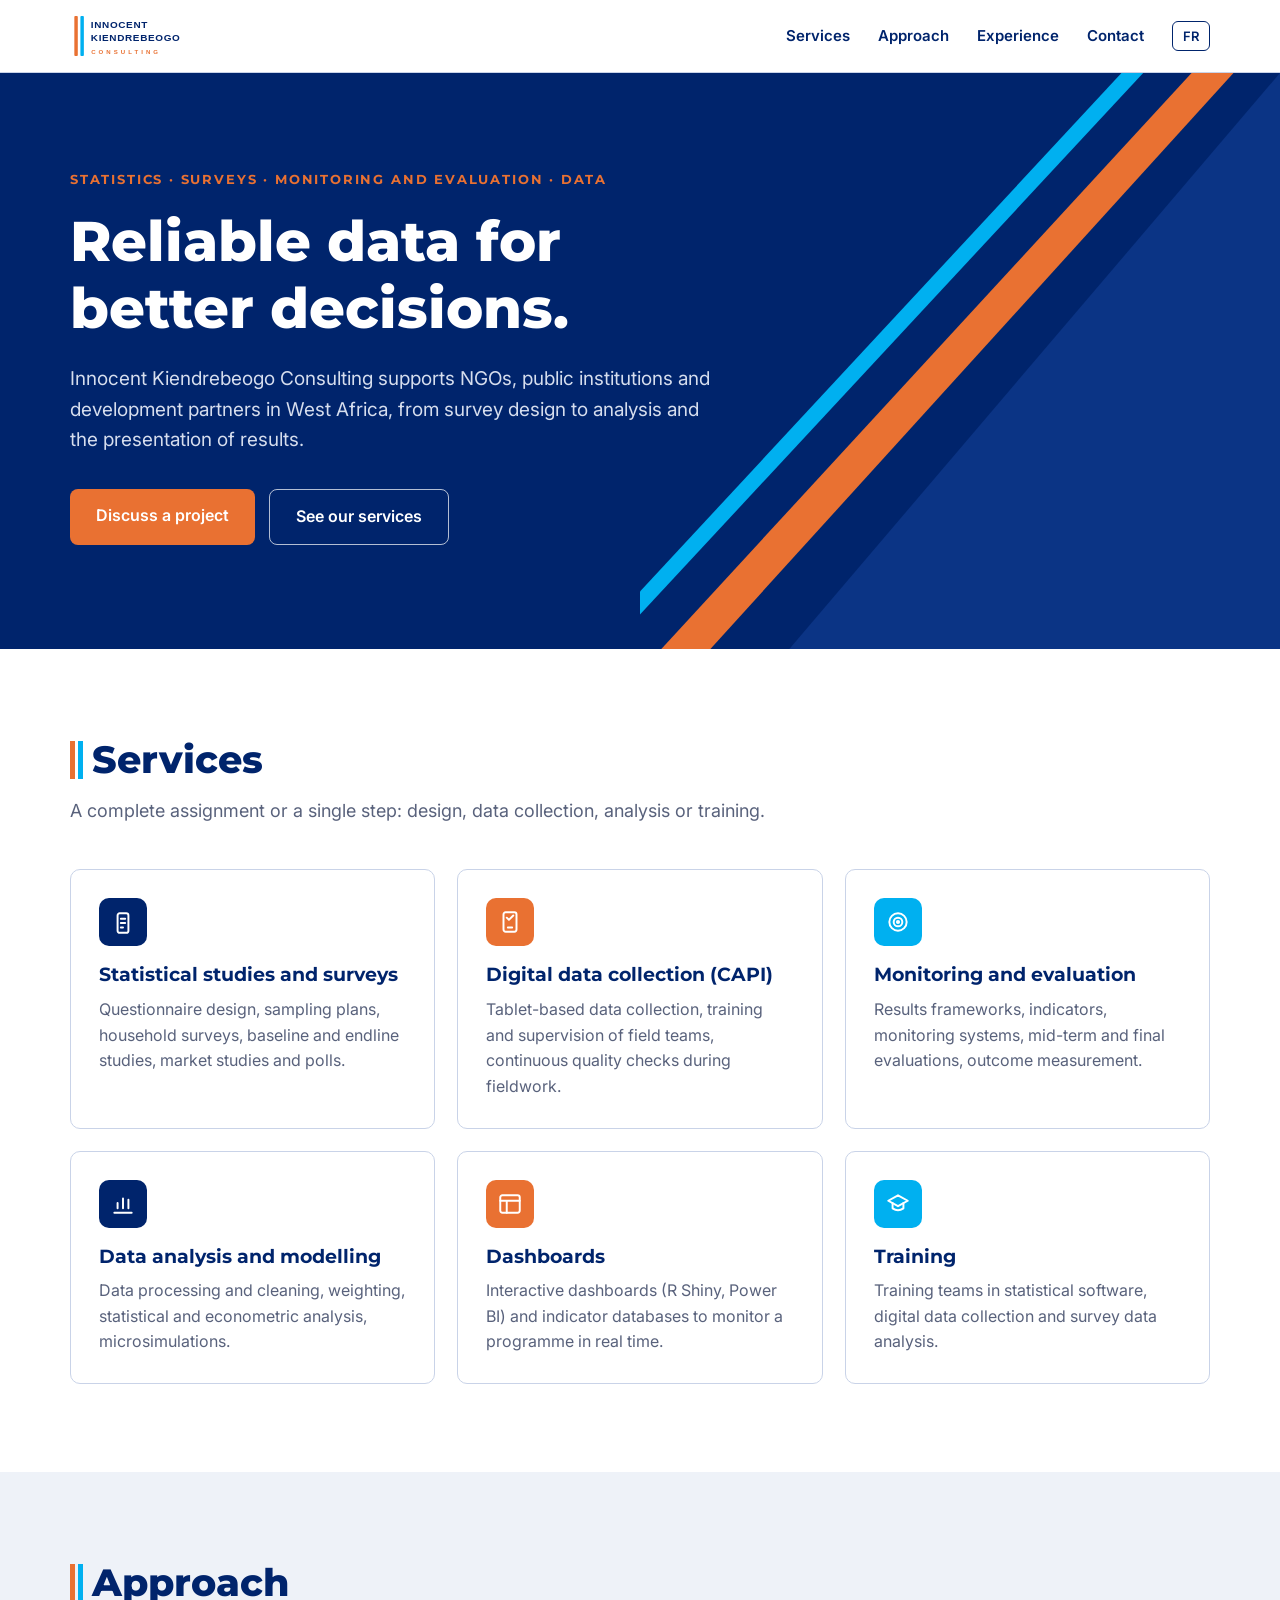
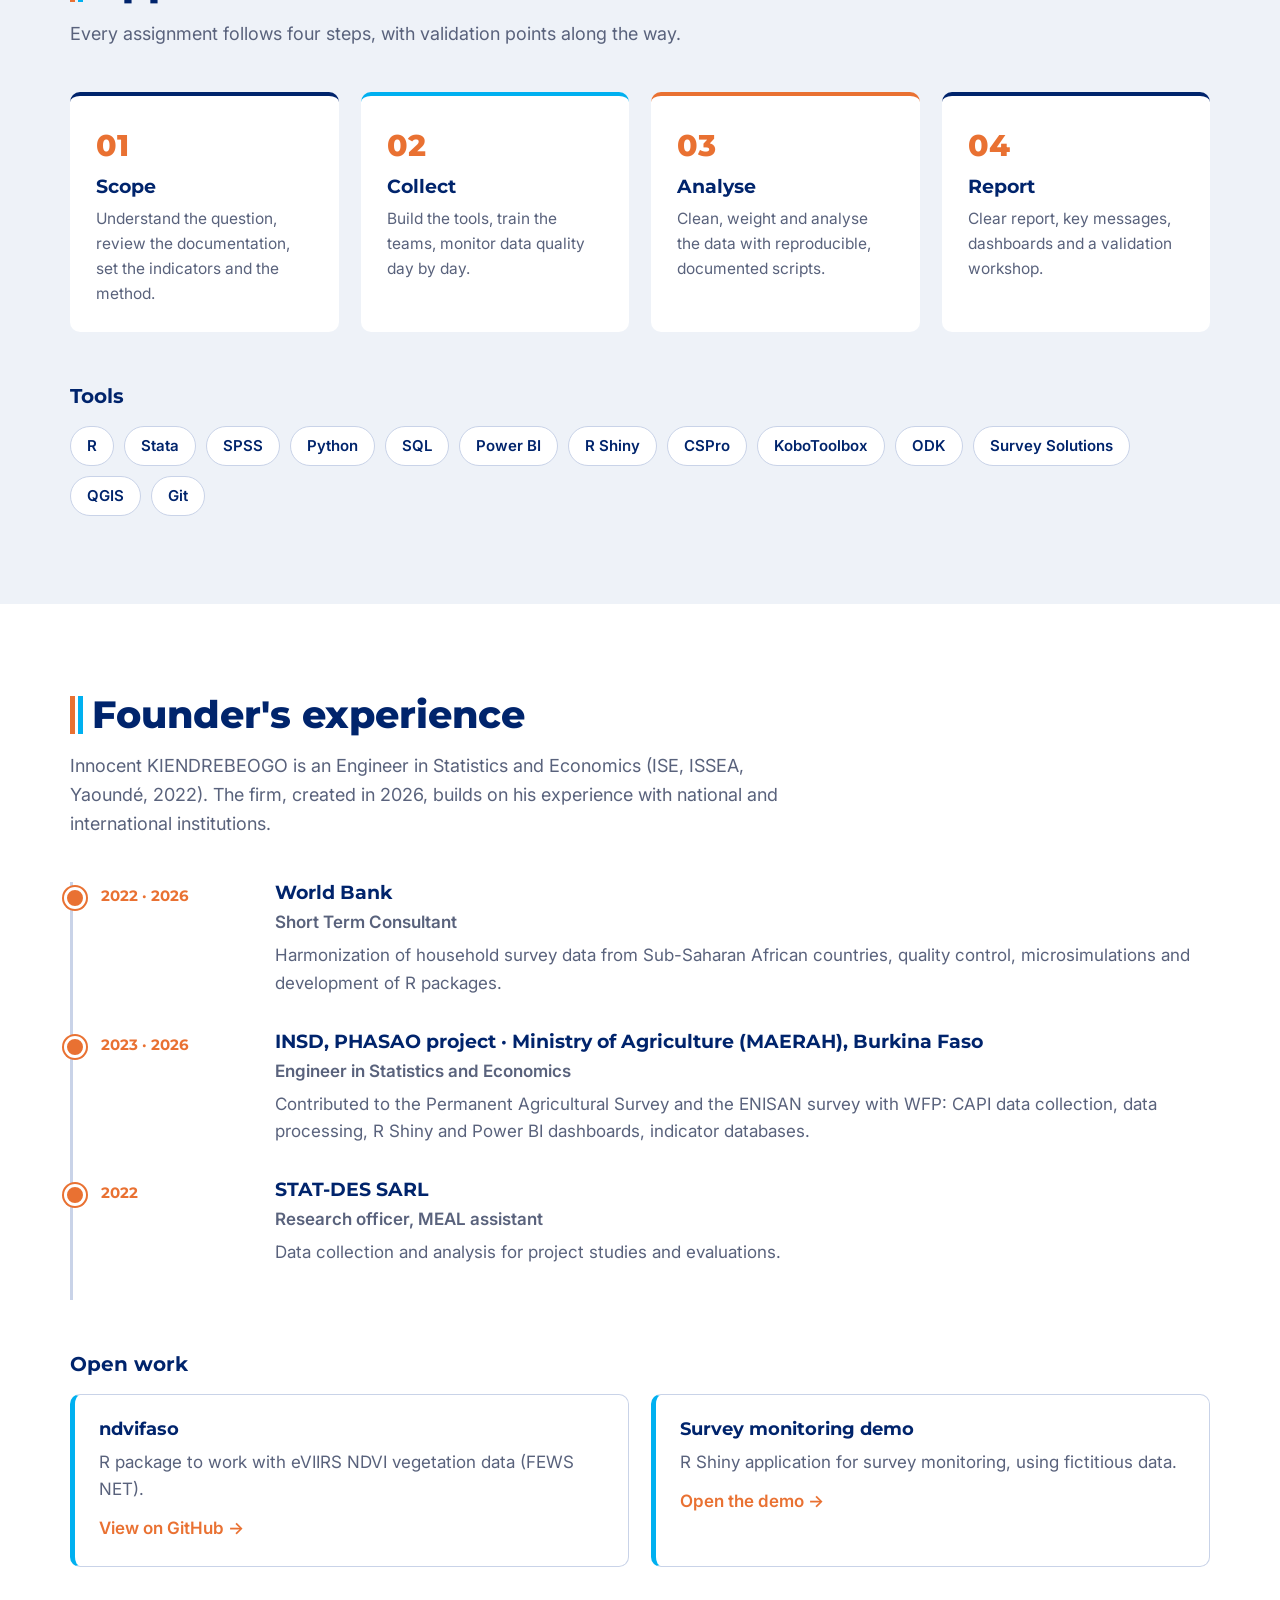
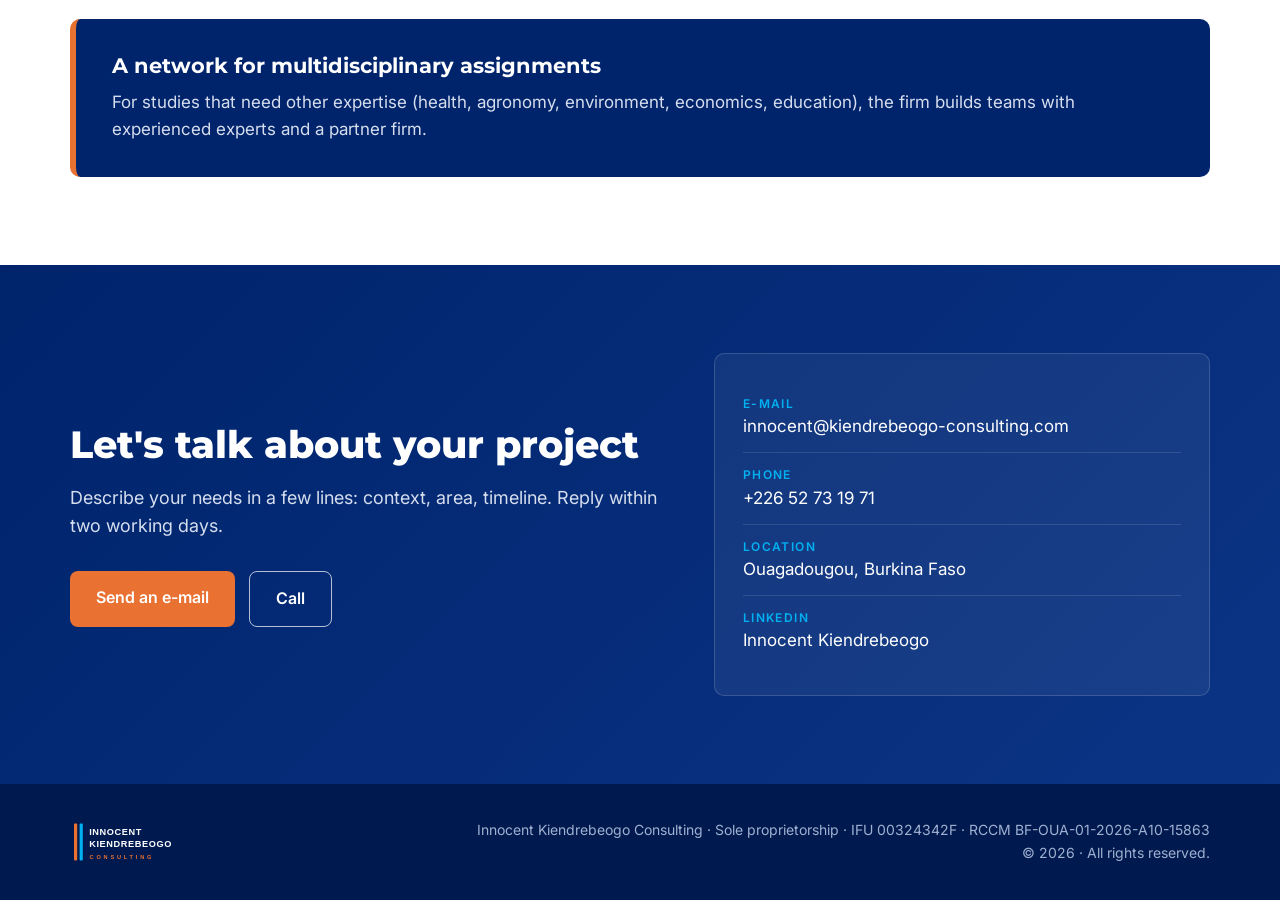
==== en/index.html @ 16795171 "Site d'Innocent Kiendrebeogo Consulting (FR / EN) Co-Authored-By: Claude Opus 5.5 <noreply@anthropic" ====
<!doctype html>
<html lang="en">
<head>
<meta charset="utf-8">
<meta name="viewport" content="width=device-width, initial-scale=1">
<title>Innocent Kiendrebeogo Consulting · Statistics, surveys, monitoring and evaluation</title>
<meta name="description" content="Statistical consulting firm based in Ouagadougou: surveys, digital data collection, monitoring and evaluation, data analysis and dashboards for NGOs, public institutions and development partners.">
<link rel="canonical" href="https://kiendrebeogo-consulting.com/en/">
<link rel="alternate" hreflang="fr" href="https://kiendrebeogo-consulting.com/">
<link rel="alternate" hreflang="en" href="https://kiendrebeogo-consulting.com/en/">
<meta property="og:type" content="website">
<meta property="og:title" content="Innocent Kiendrebeogo Consulting">
<meta property="og:description" content="Statistical consulting firm based in Ouagadougou: surveys, digital data collection, monitoring and evaluation, data analysis and dashboards for NGOs, public institutions and development partners.">
<meta property="og:url" content="https://kiendrebeogo-consulting.com/en/">
<meta property="og:image" content="https://kiendrebeogo-consulting.com/assets/apercu.png">
<meta name="theme-color" content="#00246C">
<link rel="icon" href="../assets/favicon.ico" sizes="any">
<link rel="icon" href="../assets/icone_IKC.svg" type="image/svg+xml">
<link rel="apple-touch-icon" href="../assets/icone_IKC_192.png">
<link rel="preconnect" href="https://fonts.googleapis.com">
<link rel="preconnect" href="https://fonts.gstatic.com" crossorigin>
<link href="https://fonts.googleapis.com/css2?family=Montserrat:wght@600;700;800&family=Inter:wght@400;500;600&display=swap" rel="stylesheet">
<link rel="stylesheet" href="../assets/style.css">
</head>
<body>
<header class="entete">
  <div class="conteneur entete-in">
    <a class="marque" href="#haut" aria-label="Innocent Kiendrebeogo Consulting"><img src="../assets/logo_IKC_couleur.svg" alt="Innocent Kiendrebeogo Consulting" width="175" height="70"></a>
    <button class="burger" aria-expanded="false" aria-controls="menu"><span></span><span></span><span></span><span class="sr">Menu</span></button>
    <nav id="menu" class="menu"><a href="#services">Services</a><a href="#approche">Approach</a><a href="#experience">Experience</a><a href="#contact">Contact</a><a class="langue" href="../" hreflang="fr" lang="fr" title="Français">FR</a></nav>
  </div>
</header>
<main id="haut">
<section class="hero">
  <svg class="rayures" viewBox="0 0 600 700" preserveAspectRatio="xMaxYMax slice" aria-hidden="true">
    <path d="M600 160V700H140Z" fill="#0B3485"/><path d="M600 70V112L66 700H20Z" fill="#E97132"/><path d="M600 0V22L-30 700H-50Z" fill="#00B0F0"/>
  </svg>
  <div class="conteneur hero-in">
    <p class="kicker">Statistics · Surveys · Monitoring and evaluation · Data</p>
    <h1>Reliable data for better decisions.</h1>
    <p class="intro">Innocent Kiendrebeogo Consulting supports NGOs, public institutions and development partners in West Africa, from survey design to analysis and the presentation of results.</p>
    <div class="boutons"><a class="btn btn-orange" href="mailto:innocent@kiendrebeogo-consulting.com?subject=Information request">Discuss a project</a><a class="btn btn-ligne" href="#services">See our services</a></div>
  </div>
</section>
<section id="services" class="section">
  <div class="conteneur">
    <div class="titre-section"><h2>Services</h2><p>A complete assignment or a single step: design, data collection, analysis or training.</p></div>
    <div class="grille"><article class="carte"><div class="ico"><svg viewBox="0 0 24 24" aria-hidden="true" fill="none" stroke="currentColor" stroke-width="1.8" stroke-linecap="round" stroke-linejoin="round"><path d="M9 4h6a2 2 0 0 1 2 2v14a2 2 0 0 1-2 2H9a2 2 0 0 1-2-2V6a2 2 0 0 1 2-2z"/><path d="M10 9h4M10 13h4M10 17h2"/></svg></div><h3>Statistical studies and surveys</h3><p>Questionnaire design, sampling plans, household surveys, baseline and endline studies, market studies and polls.</p></article><article class="carte"><div class="ico"><svg viewBox="0 0 24 24" aria-hidden="true" fill="none" stroke="currentColor" stroke-width="1.8" stroke-linecap="round" stroke-linejoin="round"><rect x="6" y="3" width="12" height="18" rx="2"/><path d="M10 17h4M9 8l2 2 4-4"/></svg></div><h3>Digital data collection (CAPI)</h3><p>Tablet-based data collection, training and supervision of field teams, continuous quality checks during fieldwork.</p></article><article class="carte"><div class="ico"><svg viewBox="0 0 24 24" aria-hidden="true" fill="none" stroke="currentColor" stroke-width="1.8" stroke-linecap="round" stroke-linejoin="round"><circle cx="12" cy="12" r="8"/><circle cx="12" cy="12" r="4"/><circle cx="12" cy="12" r="1"/></svg></div><h3>Monitoring and evaluation</h3><p>Results frameworks, indicators, monitoring systems, mid-term and final evaluations, outcome measurement.</p></article><article class="carte"><div class="ico"><svg viewBox="0 0 24 24" aria-hidden="true" fill="none" stroke="currentColor" stroke-width="1.8" stroke-linecap="round" stroke-linejoin="round"><path d="M4 20h16M7 16v-5M12 16V7M17 16v-8"/></svg></div><h3>Data analysis and modelling</h3><p>Data processing and cleaning, weighting, statistical and econometric analysis, microsimulations.</p></article><article class="carte"><div class="ico"><svg viewBox="0 0 24 24" aria-hidden="true" fill="none" stroke="currentColor" stroke-width="1.8" stroke-linecap="round" stroke-linejoin="round"><rect x="3" y="4" width="18" height="16" rx="2"/><path d="M3 9h18M9 9v11"/></svg></div><h3>Dashboards</h3><p>Interactive dashboards (R Shiny, Power BI) and indicator databases to monitor a programme in real time.</p></article><article class="carte"><div class="ico"><svg viewBox="0 0 24 24" aria-hidden="true" fill="none" stroke="currentColor" stroke-width="1.8" stroke-linecap="round" stroke-linejoin="round"><path d="M3 9l9-5 9 5-9 5-9-5z"/><path d="M7 11v5c3 2 7 2 10 0v-5"/></svg></div><h3>Training</h3><p>Training teams in statistical software, digital data collection and survey data analysis.</p></article></div>
  </div>
</section>
<section id="approche" class="section section-pale">
  <div class="conteneur">
    <div class="titre-section"><h2>Approach</h2><p>Every assignment follows four steps, with validation points along the way.</p></div>
    <ol class="etapes"><li><span class="num">01</span><h3>Scope</h3><p>Understand the question, review the documentation, set the indicators and the method.</p></li><li><span class="num">02</span><h3>Collect</h3><p>Build the tools, train the teams, monitor data quality day by day.</p></li><li><span class="num">03</span><h3>Analyse</h3><p>Clean, weight and analyse the data with reproducible, documented scripts.</p></li><li><span class="num">04</span><h3>Report</h3><p>Clear report, key messages, dashboards and a validation workshop.</p></li></ol>
    <h3 class="sous-titre">Tools</h3>
    <ul class="outils"><li>R</li><li>Stata</li><li>SPSS</li><li>Python</li><li>SQL</li><li>Power BI</li><li>R Shiny</li><li>CSPro</li><li>KoboToolbox</li><li>ODK</li><li>Survey Solutions</li><li>QGIS</li><li>Git</li></ul>
  </div>
</section>
<section id="experience" class="section">
  <div class="conteneur">
    <div class="titre-section"><h2>Founder&#x27;s experience</h2><p>Innocent KIENDREBEOGO is an Engineer in Statistics and Economics (ISE, ISSEA, Yaoundé, 2022). The firm, created in 2026, builds on his experience with national and international institutions.</p></div>
    <ol class="parcours"><li><span class="date">2022 · 2026</span><div><h3>World Bank</h3><p class="role">Short Term Consultant</p><p>Harmonization of household survey data from Sub-Saharan African countries, quality control, microsimulations and development of R packages.</p></div></li><li><span class="date">2023 · 2026</span><div><h3>INSD, PHASAO project · Ministry of Agriculture (MAERAH), Burkina Faso</h3><p class="role">Engineer in Statistics and Economics</p><p>Contributed to the Permanent Agricultural Survey and the ENISAN survey with WFP: CAPI data collection, data processing, R Shiny and Power BI dashboards, indicator databases.</p></div></li><li><span class="date">2022</span><div><h3>STAT-DES SARL</h3><p class="role">Research officer, MEAL assistant</p><p>Data collection and analysis for project studies and evaluations.</p></div></li></ol>
    <h3 class="sous-titre">Open work</h3>
    <div class="libre"><a class="lien-carte" href="https://github.com/iKIENDREBEOGO1/ndvifaso" target="_blank" rel="noopener"><h3>ndvifaso</h3><p>R package to work with eVIIRS NDVI vegetation data (FEWS NET).</p><span>View on GitHub →</span></a><a class="lien-carte" href="https://suivi00.shinyapps.io/suivi-epa-demo/" target="_blank" rel="noopener"><h3>Survey monitoring demo</h3><p>R Shiny application for survey monitoring, using fictitious data.</p><span>Open the demo →</span></a></div>
    <div class="reseau"><h3>A network for multidisciplinary assignments</h3><p>For studies that need other expertise (health, agronomy, environment, economics, education), the firm builds teams with experienced experts and a partner firm.</p></div>
  </div>
</section>
<section id="contact" class="contact">
  <div class="conteneur contact-in">
    <div><h2>Let&#x27;s talk about your project</h2><p>Describe your needs in a few lines: context, area, timeline. Reply within two working days.</p>
      <div class="boutons"><a class="btn btn-orange" href="mailto:innocent@kiendrebeogo-consulting.com?subject=Information request">Send an e-mail</a><a class="btn btn-ligne" href="tel:+22652731971">Call</a></div></div>
    <ul class="coord">
      <li><span>E-mail</span><a href="mailto:innocent@kiendrebeogo-consulting.com">innocent@kiendrebeogo-consulting.com</a></li>
      <li><span>Phone</span><a href="tel:+22652731971">+226 52 73 19 71</a></li>
      <li><span>Location</span>Ouagadougou, Burkina Faso</li>
      <li><span>LinkedIn</span><a href="https://www.linkedin.com/in/innocent-kiendrebeogo-86a3a918b/" target="_blank" rel="noopener">Innocent Kiendrebeogo</a></li>
    </ul>
  </div>
</section>
</main>
<footer class="pied">
  <div class="conteneur pied-in">
    <img src="../assets/logo_IKC_blanc.svg" alt="" width="150" height="60">
    <p>Innocent Kiendrebeogo Consulting · Sole proprietorship · IFU 00324342F · RCCM BF-OUA-01-2026-A10-15863<br>© 2026 · All rights reserved.</p>
  </div>
</footer>
<script>
const b=document.querySelector('.burger'),m=document.getElementById('menu');
b.addEventListener('click',()=>{const o=m.classList.toggle('ouvert');b.setAttribute('aria-expanded',o)});
m.querySelectorAll('a[href^="#"]').forEach(a=>a.addEventListener('click',()=>{m.classList.remove('ouvert');b.setAttribute('aria-expanded',false)}));
</script>
</body>
</html>
---- assets/style.css ----
:root{--marine:#00246C;--marine2:#0B3485;--orange:#E97132;--ciel:#00B0F0;--texte:#1F2433;--gris:#59627C;--pale:#EEF2F8;--ligne:#C9D3E8;--blanc:#fff;
--titre:'Montserrat',Arial,sans-serif;--corps:'Inter',Arial,sans-serif;--rayon:10px}
*{box-sizing:border-box}html{scroll-behavior:smooth;scroll-padding-top:84px}
body{margin:0;font-family:var(--corps);color:var(--texte);background:var(--blanc);line-height:1.6;font-size:17px;-webkit-font-smoothing:antialiased}
img{max-width:100%;display:block}a{color:var(--marine)}
h1,h2,h3{font-family:var(--titre);color:var(--marine);line-height:1.2;margin:0}
.conteneur{width:min(1140px,100% - 32px);margin-inline:auto}
.sr{position:absolute;width:1px;height:1px;overflow:hidden;clip:rect(0 0 0 0)}
.entete{position:sticky;top:0;z-index:20;background:rgba(255,255,255,.96);backdrop-filter:blur(6px);border-bottom:1px solid var(--ligne)}
.entete-in{display:flex;align-items:center;justify-content:space-between;height:72px}
.marque img{height:52px;width:auto}
.menu{display:flex;align-items:center;gap:28px}
.menu a{text-decoration:none;font-weight:600;font-size:15px;color:var(--marine)}
.menu a:hover{color:var(--orange)}
.menu .langue{border:1.5px solid var(--marine);border-radius:6px;padding:4px 10px;font-size:13px}
.burger{display:none;background:none;border:0;padding:8px;cursor:pointer}
.burger span:not(.sr){display:block;width:24px;height:2.5px;background:var(--marine);margin:5px 0;border-radius:2px}
.hero{position:relative;background:var(--marine);color:var(--blanc);overflow:hidden}
.rayures{position:absolute;right:0;bottom:0;height:100%;width:52%;max-width:640px}
.hero-in{position:relative;padding:96px 0 104px;max-width:1140px}
.hero-in>*{max-width:640px}
.kicker{font-family:var(--titre);font-weight:700;font-size:13px;letter-spacing:.14em;text-transform:uppercase;color:var(--orange);margin:0 0 18px}
.hero h1{color:var(--blanc);font-size:clamp(34px,5.4vw,56px);font-weight:800}
.intro{font-size:19px;color:#D6DEEE;margin:22px 0 34px}
.boutons{display:flex;flex-wrap:wrap;gap:14px}
.btn{display:inline-block;padding:14px 26px;border-radius:8px;font-weight:600;text-decoration:none;font-size:16px;transition:transform .15s,background .15s}
.btn:hover{transform:translateY(-1px)}
.btn-orange{background:var(--orange);color:var(--blanc)}.btn-orange:hover{background:#d4612a}
.btn-ligne{border:1.5px solid rgba(255,255,255,.7);color:var(--blanc)}.btn-ligne:hover{background:rgba(255,255,255,.1)}
.bande-chiffres{background:var(--blanc);border-bottom:1px solid var(--ligne)}
.chiffres{display:grid;grid-template-columns:repeat(4,1fr);gap:24px;padding:40px 0 14px}
.chiffre{border-left:4px solid var(--ciel);padding-left:16px}
.chiffre:nth-child(even){border-color:var(--orange)}
.chiffre strong{display:block;font-family:var(--titre);font-size:28px;font-weight:800;color:var(--marine);line-height:1.15}
.chiffre span{font-size:14px;color:var(--gris)}
.note{font-size:13px;color:var(--gris);margin:6px 0 30px;font-style:italic}
.section{padding:88px 0}.section-pale{background:var(--pale)}
.titre-section{max-width:720px;margin-bottom:44px}
.titre-section h2{font-size:clamp(28px,3.6vw,38px);font-weight:800;position:relative;padding-left:22px}
.titre-section h2::before{content:"";position:absolute;left:0;top:4px;bottom:4px;width:5px;background:var(--orange);box-shadow:8px 0 0 var(--ciel)}
.titre-section p{color:var(--gris);font-size:18px;margin:14px 0 0}
.grille{display:grid;grid-template-columns:repeat(3,1fr);gap:22px}
.carte{background:var(--blanc);border:1px solid var(--ligne);border-radius:var(--rayon);padding:28px;transition:box-shadow .2s,transform .2s}
.carte:hover{box-shadow:0 10px 30px rgba(0,36,108,.10);transform:translateY(-2px)}
.ico{width:48px;height:48px;border-radius:10px;background:var(--marine);color:var(--blanc);display:grid;place-items:center;margin-bottom:18px}
.carte:nth-child(3n+2) .ico{background:var(--orange)}.carte:nth-child(3n) .ico{background:var(--ciel)}
.ico svg{width:26px;height:26px}
.carte h3{font-size:19px;margin-bottom:10px}.carte p{margin:0;color:var(--gris);font-size:16px}
.etapes{list-style:none;padding:0;margin:0;display:grid;grid-template-columns:repeat(4,1fr);gap:22px;counter-reset:e}
.etapes li{background:var(--blanc);border-radius:var(--rayon);padding:26px;border-top:4px solid var(--marine)}
.etapes li:nth-child(2){border-color:var(--ciel)}.etapes li:nth-child(3){border-color:var(--orange)}
.num{font-family:var(--titre);font-weight:800;font-size:30px;color:var(--orange)}
.etapes h3{font-size:19px;margin:6px 0 8px}.etapes p{margin:0;color:var(--gris);font-size:15.5px}
.sous-titre{font-size:20px;margin:52px 0 18px}
.outils{list-style:none;padding:0;margin:0;display:flex;flex-wrap:wrap;gap:10px}
.outils li{background:var(--blanc);border:1px solid var(--ligne);border-radius:999px;padding:7px 16px;font-weight:600;font-size:15px;color:var(--marine)}
.parcours{list-style:none;padding:0;margin:0;border-left:3px solid var(--ligne)}
.parcours li{display:grid;grid-template-columns:150px 1fr;gap:24px;padding:0 0 34px 28px;position:relative}
.parcours li::before{content:"";position:absolute;left:-9.5px;top:5px;width:16px;height:16px;border-radius:50%;background:var(--orange);border:3px solid var(--blanc);box-shadow:0 0 0 2px var(--orange)}
.date{font-family:var(--titre);font-weight:700;color:var(--orange);font-size:15px;padding-top:2px}
.parcours h3{font-size:19px}.role{font-weight:600;color:var(--marine);margin:4px 0 6px!important}.parcours p{margin:0;color:var(--gris)}
.libre{display:grid;grid-template-columns:repeat(2,1fr);gap:22px}
.lien-carte{display:block;text-decoration:none;border:1px solid var(--ligne);border-radius:var(--rayon);padding:24px;border-left:5px solid var(--ciel);transition:box-shadow .2s}
.lien-carte:hover{box-shadow:0 10px 30px rgba(0,36,108,.10)}
.lien-carte h3{font-size:18px}.lien-carte p{color:var(--gris);margin:8px 0 12px}.lien-carte span{font-weight:600;color:var(--orange)}
.reseau{margin-top:52px;background:var(--marine);color:#D6DEEE;border-radius:var(--rayon);padding:34px 36px;border-left:6px solid var(--orange)}
.reseau h3{color:var(--blanc);font-size:21px;margin-bottom:10px}.reseau p{margin:0}
.contact{background:linear-gradient(135deg,var(--marine) 0%,var(--marine2) 100%);color:#D6DEEE;padding:88px 0}
.contact-in{display:grid;grid-template-columns:1.2fr 1fr;gap:48px;align-items:center}
.contact h2{color:var(--blanc);font-size:clamp(28px,3.6vw,38px);font-weight:800}
.contact p{font-size:18px;margin:16px 0 30px}
.coord{list-style:none;margin:0;padding:28px;background:rgba(255,255,255,.06);border:1px solid rgba(255,255,255,.15);border-radius:var(--rayon)}
.coord li{padding:12px 0;border-bottom:1px solid rgba(255,255,255,.12);color:var(--blanc);overflow-wrap:anywhere}
.coord li:last-child{border:0}
.coord span{display:block;font-size:12px;letter-spacing:.12em;text-transform:uppercase;color:var(--ciel);font-weight:600}
.coord a{color:var(--blanc);text-decoration:none}.coord a:hover{color:var(--orange)}
.pied{background:#001A4F;color:#9FB0D0;padding:34px 0;font-size:14px}
.pied-in{display:flex;align-items:center;justify-content:space-between;gap:24px}
.pied img{height:48px;width:auto}.pied p{margin:0;text-align:right}
:focus-visible{outline:3px solid var(--ciel);outline-offset:3px}
@media (max-width:960px){.grille{grid-template-columns:repeat(2,1fr)}.etapes{grid-template-columns:repeat(2,1fr)}.chiffres{grid-template-columns:repeat(2,1fr)}
.contact-in{grid-template-columns:1fr}.rayures{width:70%;opacity:.45}}
@media (max-width:720px){.rayures{opacity:.22}}
@media (max-width:720px){body{font-size:16px}
.burger{display:block}.menu{position:absolute;top:72px;left:0;right:0;background:var(--blanc);flex-direction:column;align-items:flex-start;gap:0;padding:8px 16px 16px;border-bottom:1px solid var(--ligne);display:none}
.menu.ouvert{display:flex}.menu a{padding:12px 0;width:100%}.menu .langue{width:auto;margin-top:8px}
.marque img{height:44px}.hero-in{padding:64px 0 72px}.section,.contact{padding:64px 0}
.grille,.etapes,.libre{grid-template-columns:1fr}.chiffre strong{font-size:22px}
.parcours li{grid-template-columns:1fr;gap:4px}.pied-in{flex-direction:column;align-items:flex-start}.pied p{text-align:left}}
@media (prefers-reduced-motion:reduce){html{scroll-behavior:auto}*{transition:none!important}}
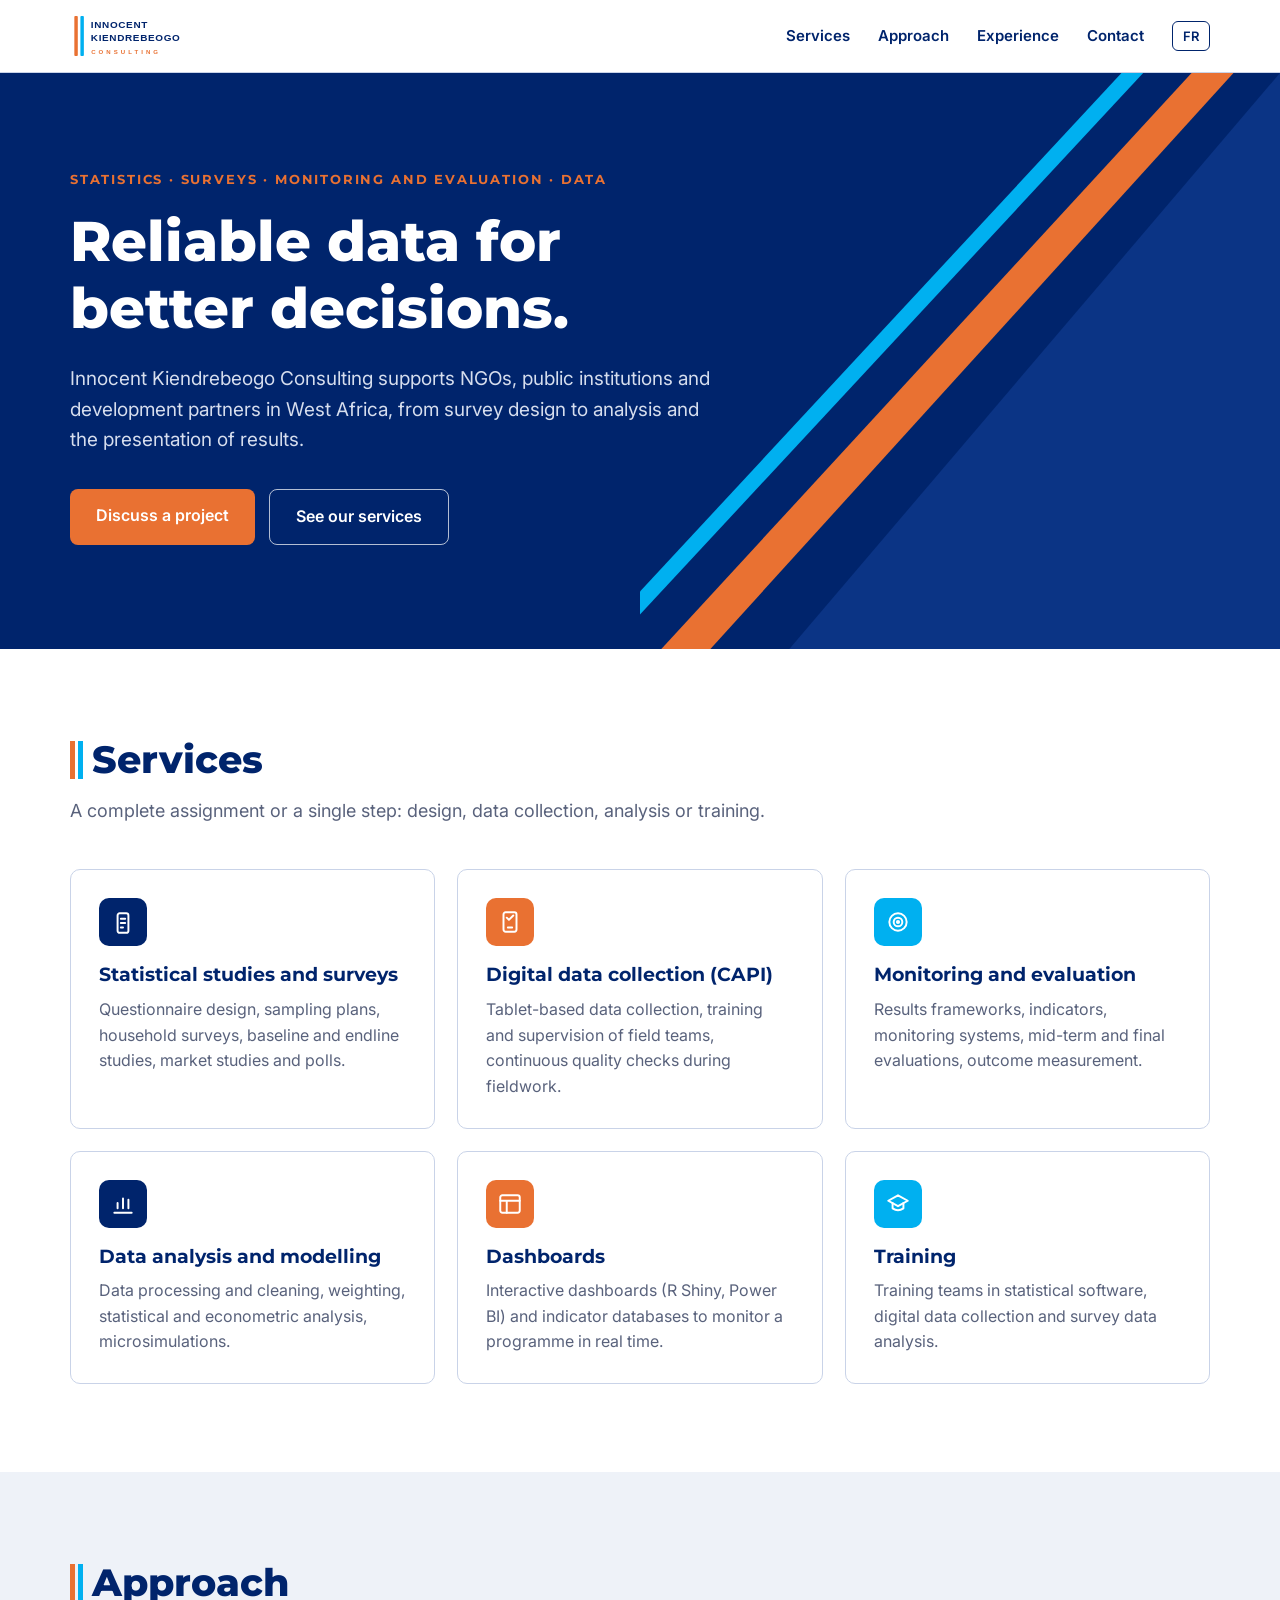
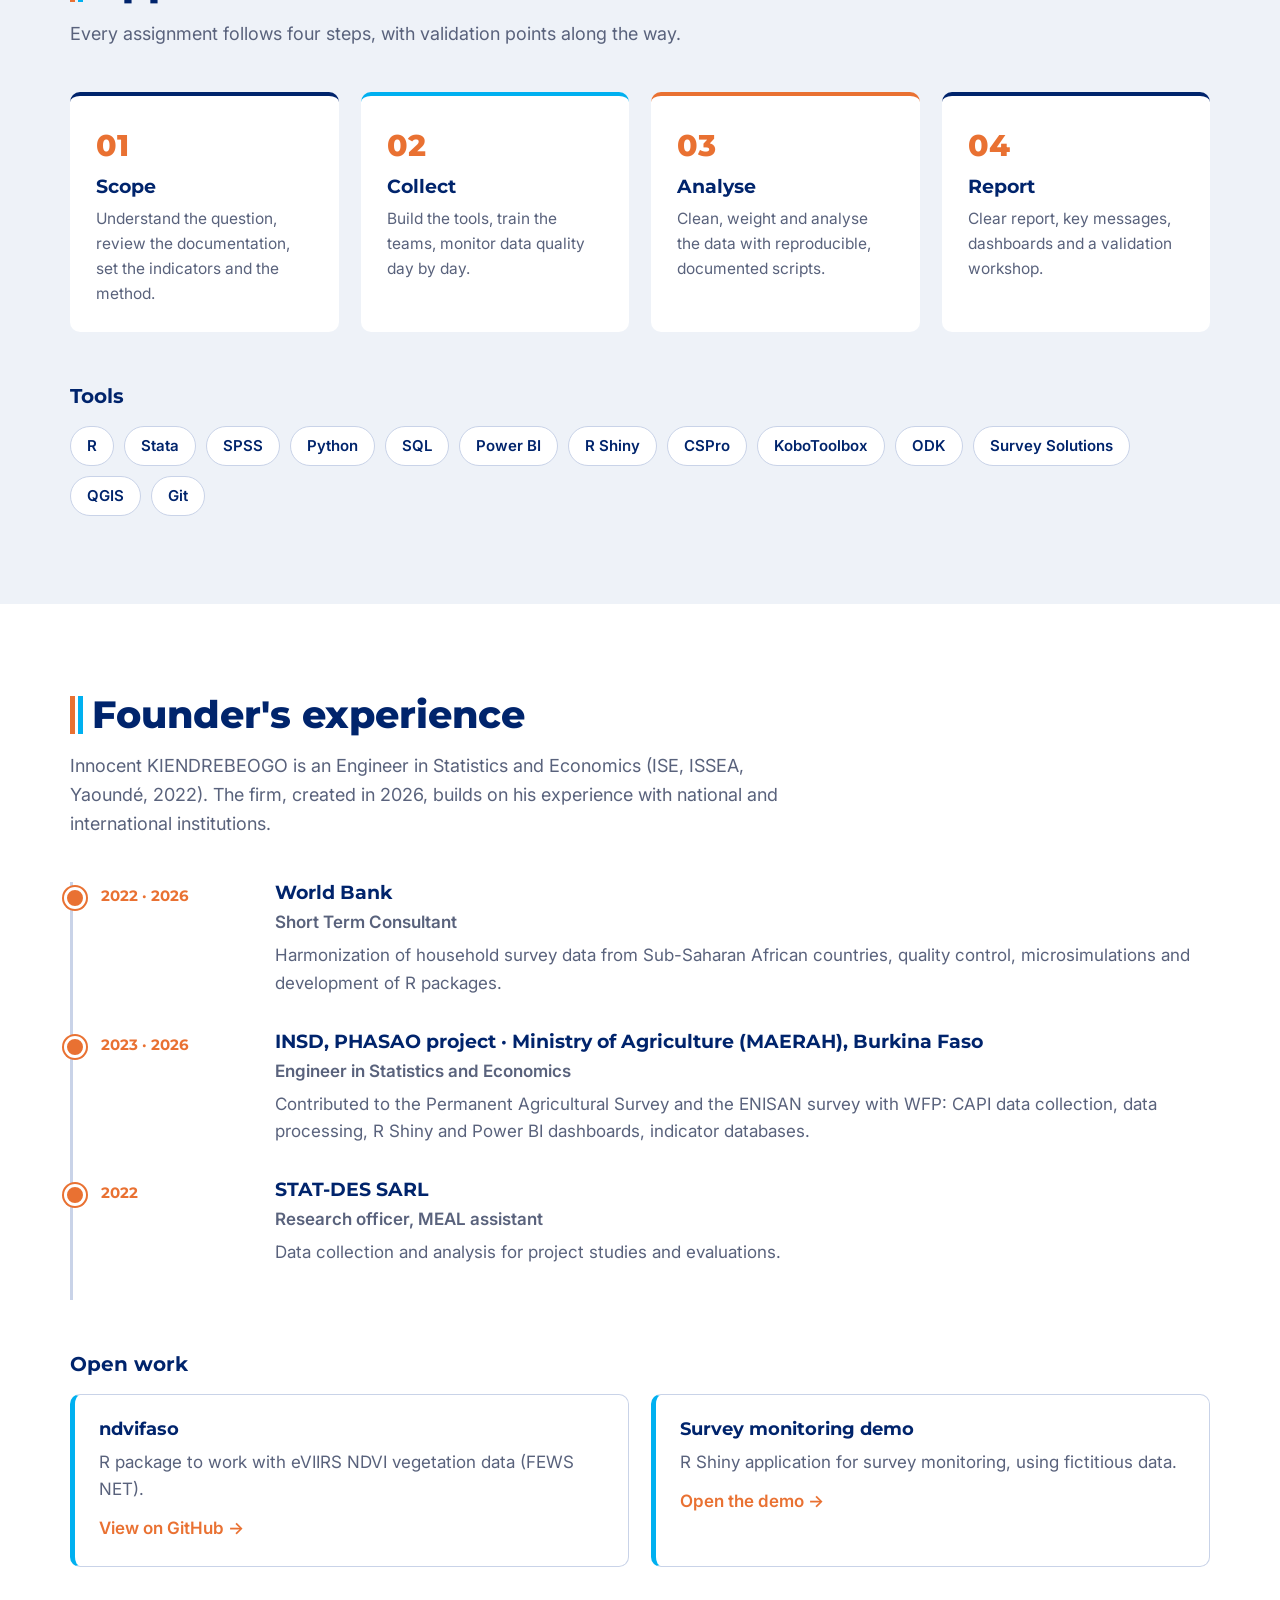
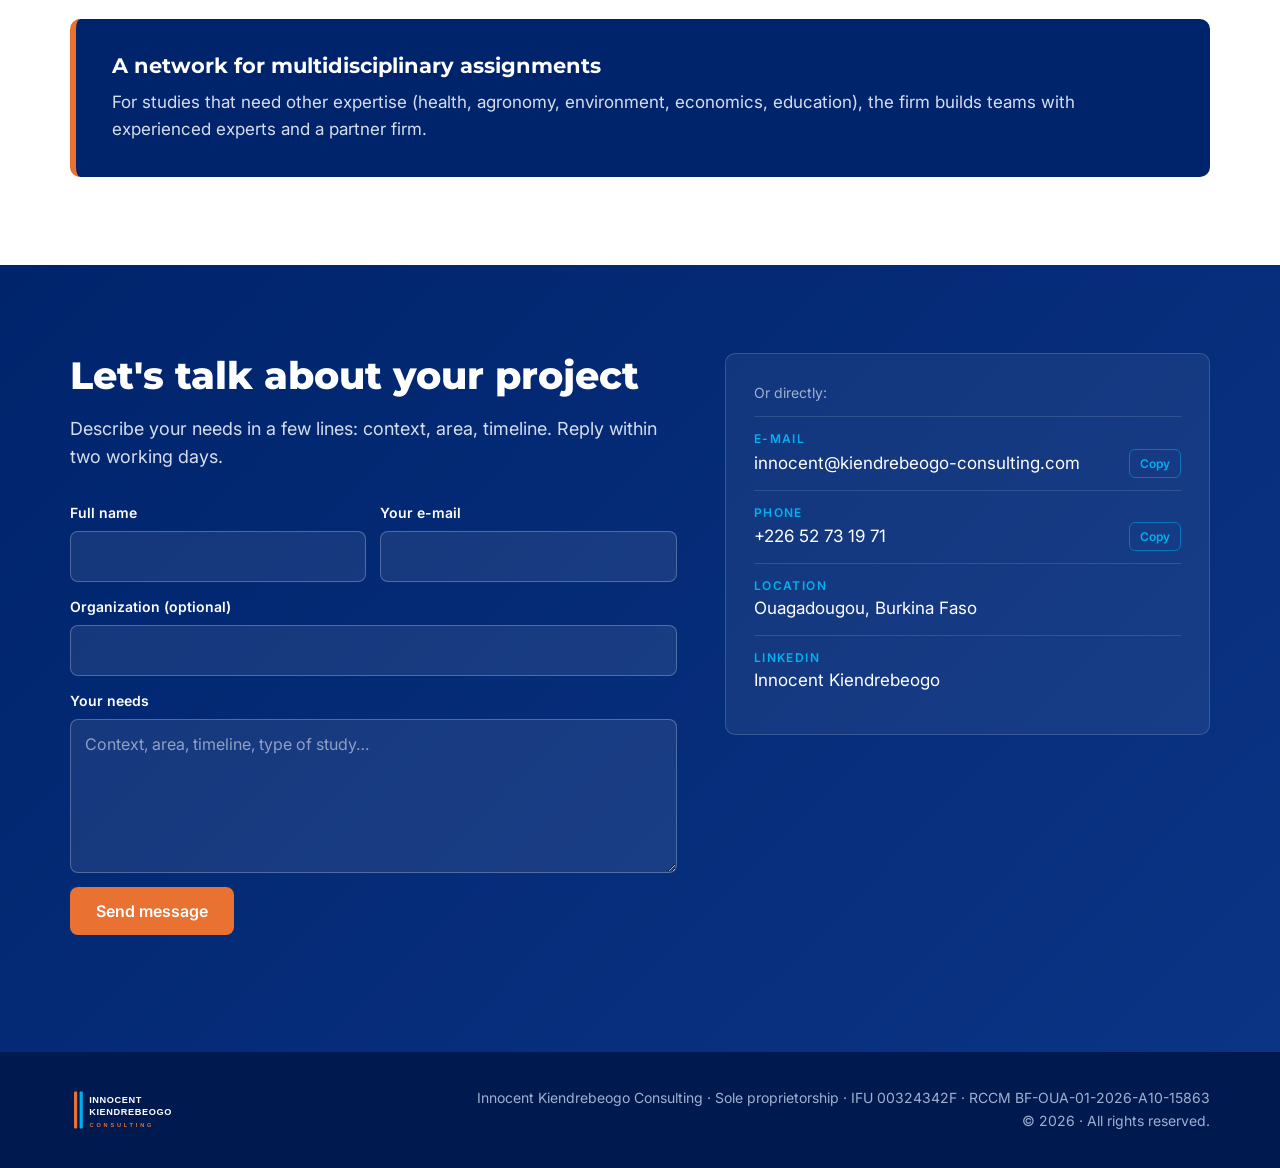
==== commit e1f1e933: "Formulaire de contact et boutons Copier (les liens mailto/tel ne marchaient pas sans logiciel de mes" ====
--- a/en/index.html
+++ b/en/index.html
@@ -39,7 +39,7 @@
     <p class="kicker">Statistics · Surveys · Monitoring and evaluation · Data</p>
     <h1>Reliable data for better decisions.</h1>
     <p class="intro">Innocent Kiendrebeogo Consulting supports NGOs, public institutions and development partners in West Africa, from survey design to analysis and the presentation of results.</p>
-    <div class="boutons"><a class="btn btn-orange" href="mailto:innocent@kiendrebeogo-consulting.com?subject=Information request">Discuss a project</a><a class="btn btn-ligne" href="#services">See our services</a></div>
+    <div class="boutons"><a class="btn btn-orange" href="#contact">Discuss a project</a><a class="btn btn-ligne" href="#services">See our services</a></div>
   </div>
 </section>
 <section id="services" class="section">
@@ -68,10 +68,24 @@
 <section id="contact" class="contact">
   <div class="conteneur contact-in">
     <div><h2>Let&#x27;s talk about your project</h2><p>Describe your needs in a few lines: context, area, timeline. Reply within two working days.</p>
-      <div class="boutons"><a class="btn btn-orange" href="mailto:innocent@kiendrebeogo-consulting.com?subject=Information request">Send an e-mail</a><a class="btn btn-ligne" href="tel:+22652731971">Call</a></div></div>
+      <form class="formulaire" id="formulaire" action="https://formsubmit.co/innocent@kiendrebeogo-consulting.com" method="POST">
+        <input type="hidden" name="_subject" value="Site web : Information request">
+        <input type="hidden" name="_template" value="table">
+        <input type="text" name="_honey" class="sr" tabindex="-1" autocomplete="off" aria-hidden="true">
+        <div class="champs2">
+          <label>Full name<input name="nom" required autocomplete="name"></label>
+          <label>Your e-mail<input name="email" type="email" required autocomplete="email"></label>
+        </div>
+        <label>Organization (optional)<input name="organisation" autocomplete="organization"></label>
+        <label>Your needs<textarea name="message" rows="5" required placeholder="Context, area, timeline, type of study…"></textarea></label>
+        <button class="btn btn-orange" type="submit" data-envoi="Sending…">Send message</button>
+        <p class="retour" role="status" aria-live="polite" data-ok="Thank you, your message has been sent. Reply within two working days." data-err="Sending failed. Please write directly to innocent@kiendrebeogo-consulting.com."></p>
+      </form></div>
     <ul class="coord">
-      <li><span>E-mail</span><a href="mailto:innocent@kiendrebeogo-consulting.com">innocent@kiendrebeogo-consulting.com</a></li>
-      <li><span>Phone</span><a href="tel:+22652731971">+226 52 73 19 71</a></li>
+      <li class="ou">Or directly:</li>
+      <li><span>E-mail</span><div class="ligne-copie"><a href="mailto:innocent@kiendrebeogo-consulting.com">innocent@kiendrebeogo-consulting.com</a><button class="copier" type="button" data-texte="innocent@kiendrebeogo-consulting.com" data-ok="Copied">Copy</button></div></li>
+      <li><span>Phone</span><div class="ligne-copie"><a href="tel:+22652731971">+226 52 73 19 71</a><button class="copier" type="button" data-texte="+226 52 73 19 71" data-ok="Copied">Copy</button></div>
+        <a class="btn btn-ligne btn-appel" href="tel:+22652731971">Call</a></li>
       <li><span>Location</span>Ouagadougou, Burkina Faso</li>
       <li><span>LinkedIn</span><a href="https://www.linkedin.com/in/innocent-kiendrebeogo-86a3a918b/" target="_blank" rel="noopener">Innocent Kiendrebeogo</a></li>
     </ul>
@@ -88,6 +102,17 @@
 const b=document.querySelector('.burger'),m=document.getElementById('menu');
 b.addEventListener('click',()=>{const o=m.classList.toggle('ouvert');b.setAttribute('aria-expanded',o)});
 m.querySelectorAll('a[href^="#"]').forEach(a=>a.addEventListener('click',()=>{m.classList.remove('ouvert');b.setAttribute('aria-expanded',false)}));
+document.querySelectorAll('.copier').forEach(c=>c.addEventListener('click',async()=>{
+  const t0=c.textContent;try{await navigator.clipboard.writeText(c.dataset.texte)}catch(e){const z=document.createElement('textarea');z.value=c.dataset.texte;document.body.appendChild(z);z.select();document.execCommand('copy');z.remove()}
+  c.textContent=c.dataset.ok;setTimeout(()=>c.textContent=t0,1800)}));
+const f=document.getElementById('formulaire'),r=f.querySelector('.retour'),sb=f.querySelector('button[type=submit]');
+f.addEventListener('submit',async ev=>{
+  ev.preventDefault();if(f._honey.value)return;const t0=sb.textContent;sb.disabled=true;sb.textContent=sb.dataset.envoi;r.className='retour';
+  try{const res=await fetch(f.action.replace('formsubmit.co/','formsubmit.co/ajax/'),{method:'POST',headers:{'Accept':'application/json'},body:new FormData(f)});
+    const j=await res.json().catch(()=>({}));if(!res.ok||j.success===false||j.success==='false')throw new Error(j.message||res.status);
+    r.textContent=r.dataset.ok;r.classList.add('ok');f.reset()}
+  catch(e){r.textContent=r.dataset.err;r.classList.add('err')}
+  finally{sb.disabled=false;sb.textContent=t0}});
 </script>
 </body>
 </html>
--- a/assets/style.css
+++ b/assets/style.css
@@ -66,7 +66,20 @@
 .reseau{margin-top:52px;background:var(--marine);color:#D6DEEE;border-radius:var(--rayon);padding:34px 36px;border-left:6px solid var(--orange)}
 .reseau h3{color:var(--blanc);font-size:21px;margin-bottom:10px}.reseau p{margin:0}
 .contact{background:linear-gradient(135deg,var(--marine) 0%,var(--marine2) 100%);color:#D6DEEE;padding:88px 0}
-.contact-in{display:grid;grid-template-columns:1.2fr 1fr;gap:48px;align-items:center}
+.contact-in{display:grid;grid-template-columns:1.25fr 1fr;gap:48px;align-items:start}
+.formulaire{display:grid;gap:14px;margin-top:8px}.champs2{display:grid;grid-template-columns:1fr 1fr;gap:14px}
+.formulaire label{display:grid;gap:6px;font-size:14px;font-weight:600;color:var(--blanc)}
+.formulaire input,.formulaire textarea{font:inherit;font-weight:400;font-size:16px;padding:12px 14px;border-radius:8px;border:1.5px solid rgba(255,255,255,.25);background:rgba(255,255,255,.08);color:var(--blanc);width:100%}
+.formulaire input:focus,.formulaire textarea:focus{outline:none;border-color:var(--ciel);background:rgba(255,255,255,.12)}
+.formulaire textarea{resize:vertical}.formulaire ::placeholder{color:#8FA0C4}
+.formulaire button{justify-self:start;border:0;cursor:pointer;font-family:inherit}.formulaire button:disabled{opacity:.7;cursor:wait}
+.retour{margin:0!important;font-size:15px!important;min-height:1em}.retour.ok{color:#7FE0A8}.retour.err{color:#FFB38A}
+.ou{font-size:14px;color:#9FB0D0!important;padding-top:0!important}
+.ligne-copie{display:flex;align-items:center;justify-content:space-between;gap:12px}
+.copier{flex:none;font:inherit;font-size:12px;font-weight:600;color:var(--ciel);background:none;border:1px solid rgba(0,176,240,.5);border-radius:6px;padding:4px 10px;cursor:pointer}
+.copier:hover{background:rgba(0,176,240,.12)}
+.btn-appel{display:none;margin-top:12px;padding:10px 20px}
+@media (hover:none) and (pointer:coarse){.btn-appel{display:inline-block}}
 .contact h2{color:var(--blanc);font-size:clamp(28px,3.6vw,38px);font-weight:800}
 .contact p{font-size:18px;margin:16px 0 30px}
 .coord{list-style:none;margin:0;padding:28px;background:rgba(255,255,255,.06);border:1px solid rgba(255,255,255,.15);border-radius:var(--rayon)}
@@ -85,6 +98,6 @@
 .burger{display:block}.menu{position:absolute;top:72px;left:0;right:0;background:var(--blanc);flex-direction:column;align-items:flex-start;gap:0;padding:8px 16px 16px;border-bottom:1px solid var(--ligne);display:none}
 .menu.ouvert{display:flex}.menu a{padding:12px 0;width:100%}.menu .langue{width:auto;margin-top:8px}
 .marque img{height:44px}.hero-in{padding:64px 0 72px}.section,.contact{padding:64px 0}
-.grille,.etapes,.libre{grid-template-columns:1fr}.chiffre strong{font-size:22px}
+.grille,.etapes,.libre,.champs2{grid-template-columns:1fr}.chiffre strong{font-size:22px}
 .parcours li{grid-template-columns:1fr;gap:4px}.pied-in{flex-direction:column;align-items:flex-start}.pied p{text-align:left}}
 @media (prefers-reduced-motion:reduce){html{scroll-behavior:auto}*{transition:none!important}}
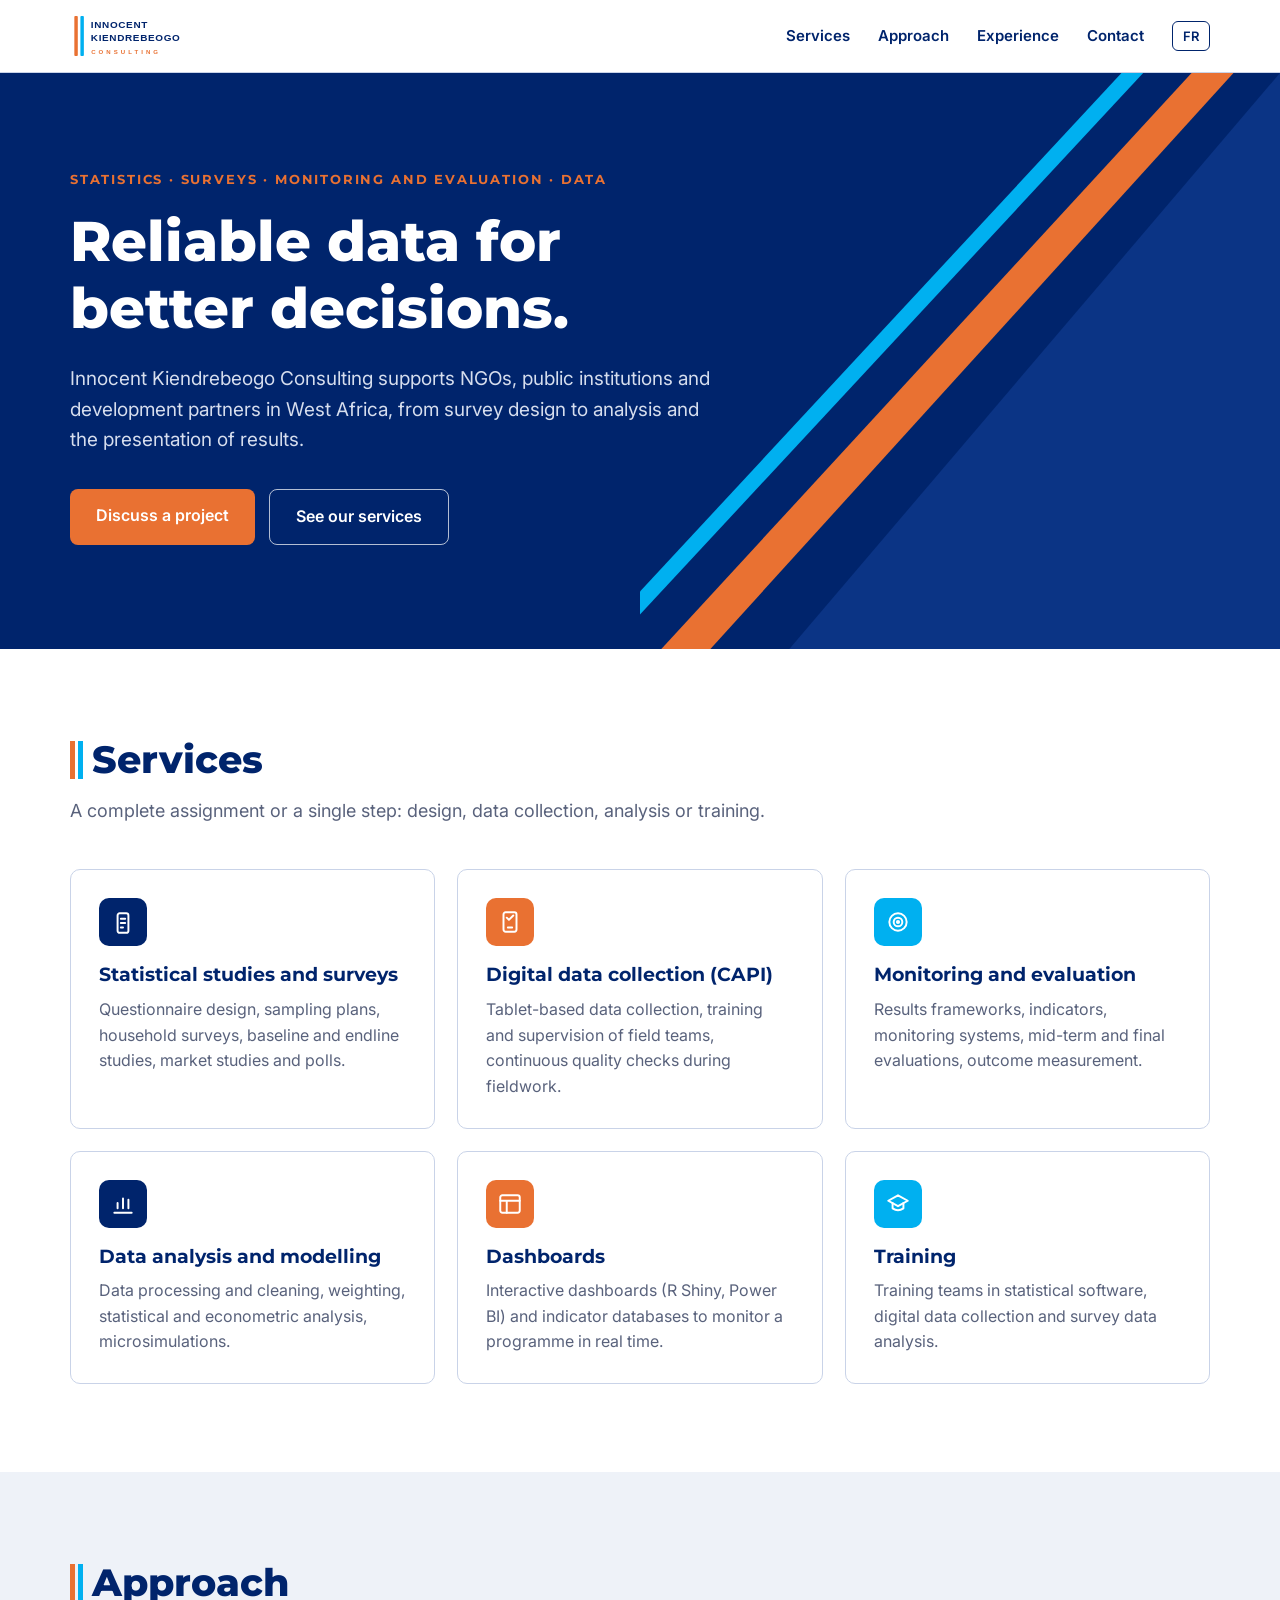
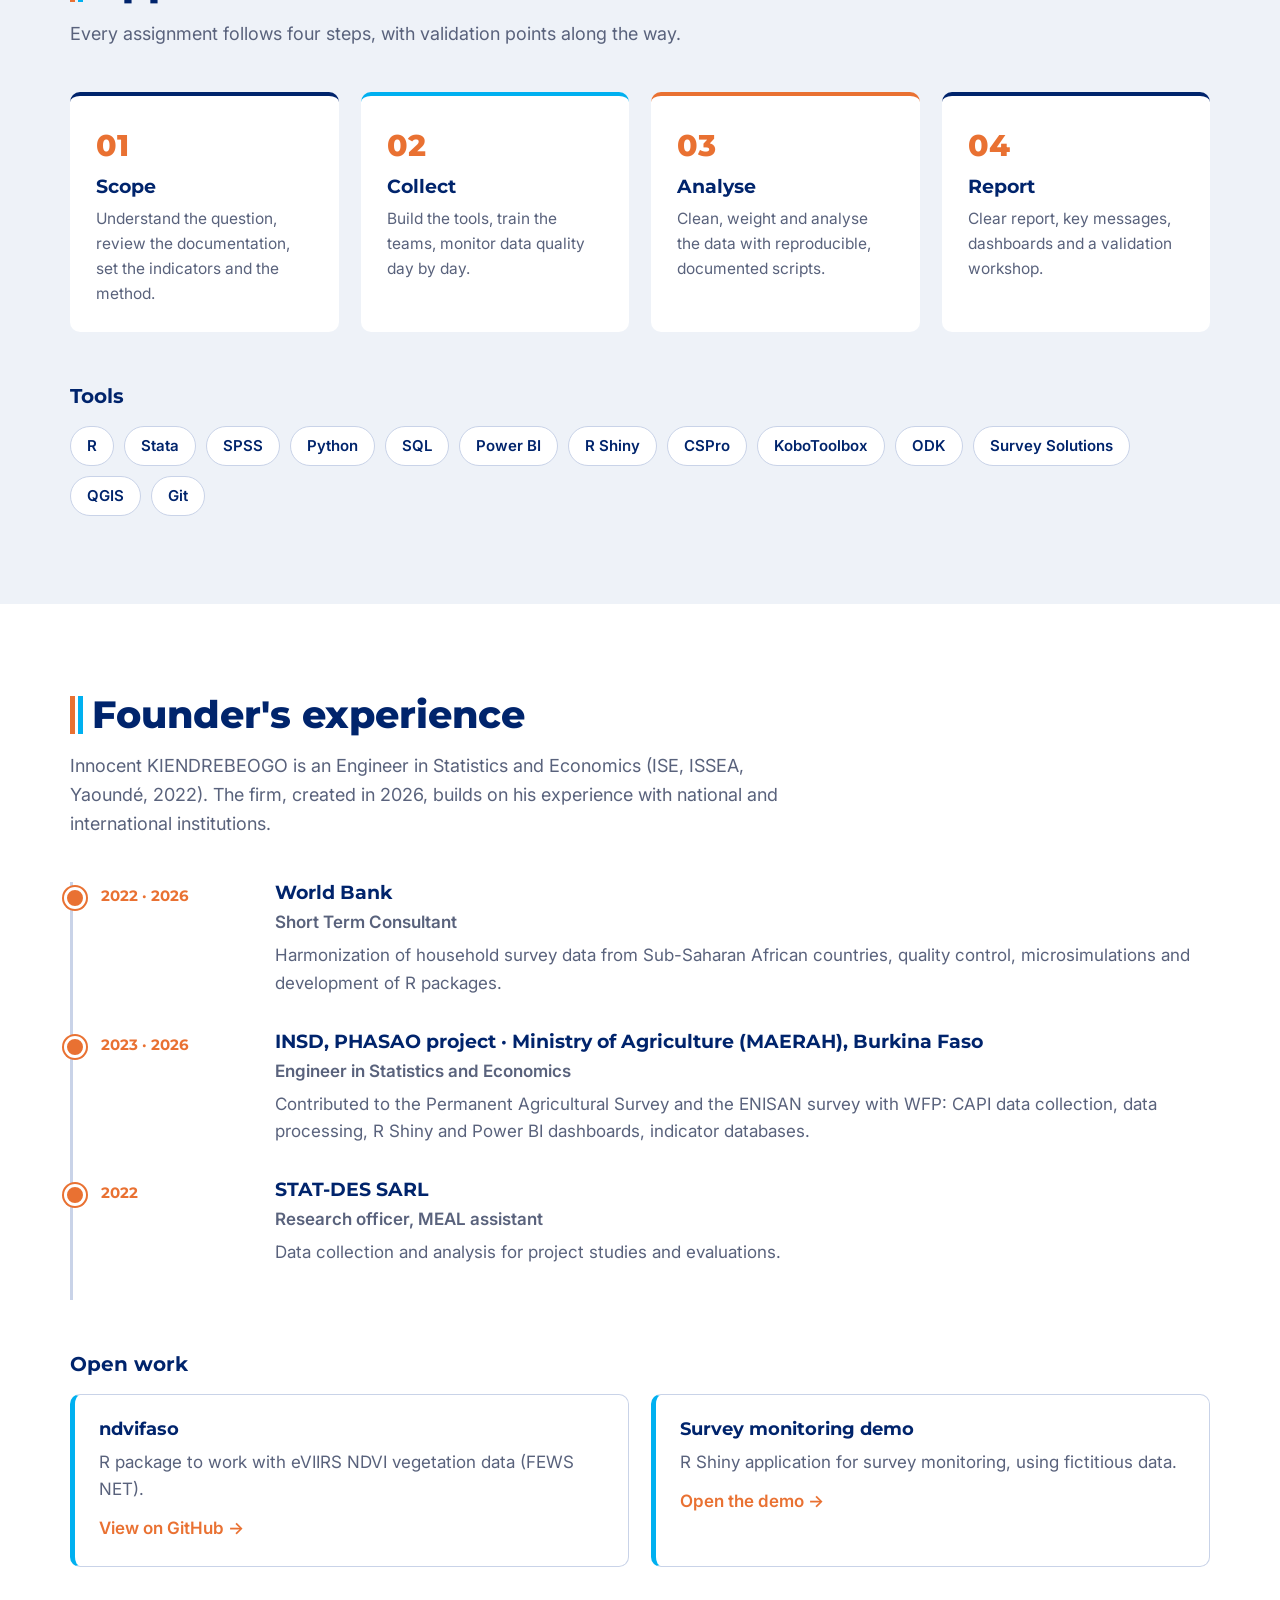
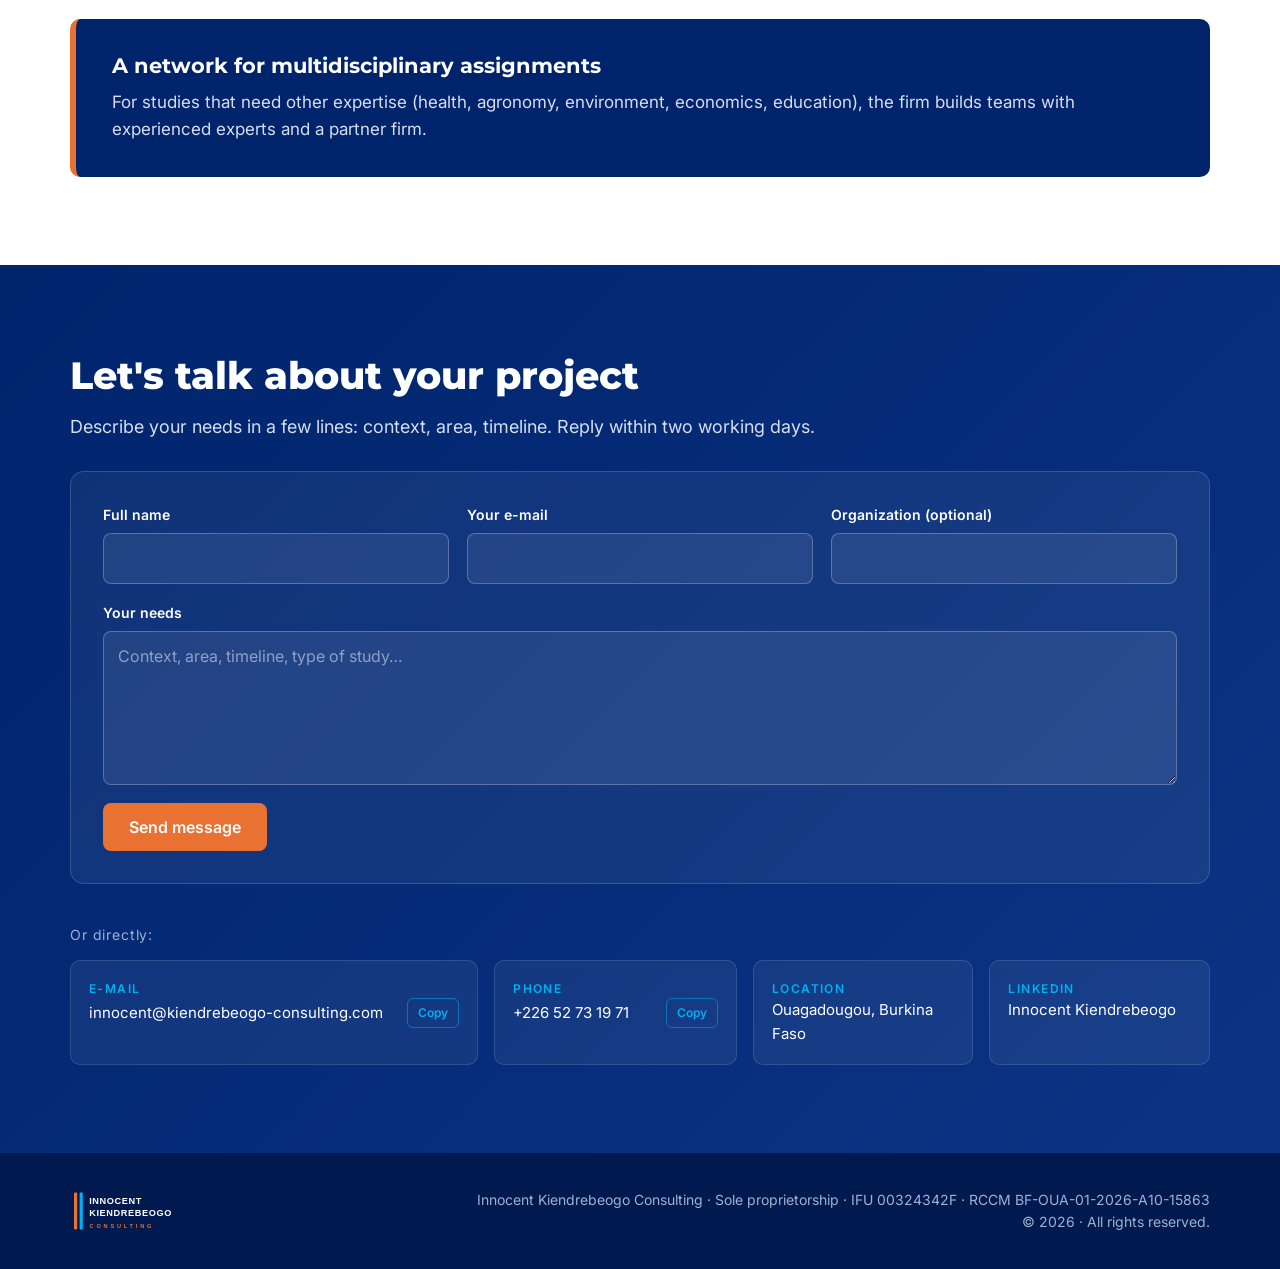
==== commit 1b7f8d9f: "Contact : formulaire pleine largeur, coordonnées en rangée, version du CSS contre le cache Co-Author" ====
--- a/en/index.html
+++ b/en/index.html
@@ -20,7 +20,7 @@
 <link rel="preconnect" href="https://fonts.googleapis.com">
 <link rel="preconnect" href="https://fonts.gstatic.com" crossorigin>
 <link href="https://fonts.googleapis.com/css2?family=Montserrat:wght@600;700;800&family=Inter:wght@400;500;600&display=swap" rel="stylesheet">
-<link rel="stylesheet" href="../assets/style.css">
+<link rel="stylesheet" href="../assets/style.css?v=7af23ce5">
 </head>
 <body>
 <header class="entete">
@@ -66,23 +66,25 @@
   </div>
 </section>
 <section id="contact" class="contact">
-  <div class="conteneur contact-in">
-    <div><h2>Let&#x27;s talk about your project</h2><p>Describe your needs in a few lines: context, area, timeline. Reply within two working days.</p>
-      <form class="formulaire" id="formulaire" action="https://formsubmit.co/innocent@kiendrebeogo-consulting.com" method="POST">
-        <input type="hidden" name="_subject" value="Site web : Information request">
-        <input type="hidden" name="_template" value="table">
-        <input type="text" name="_honey" class="sr" tabindex="-1" autocomplete="off" aria-hidden="true">
-        <div class="champs2">
-          <label>Full name<input name="nom" required autocomplete="name"></label>
-          <label>Your e-mail<input name="email" type="email" required autocomplete="email"></label>
-        </div>
+  <div class="conteneur">
+    <div class="contact-tete"><h2>Let&#x27;s talk about your project</h2><p>Describe your needs in a few lines: context, area, timeline. Reply within two working days.</p></div>
+    <form class="formulaire" id="formulaire" action="https://formsubmit.co/innocent@kiendrebeogo-consulting.com" method="POST">
+      <input type="hidden" name="_subject" value="Site web : Information request">
+      <input type="hidden" name="_template" value="table">
+      <input type="text" name="_honey" class="sr" tabindex="-1" autocomplete="off" aria-hidden="true">
+      <div class="champs3">
+        <label>Full name<input name="nom" required autocomplete="name"></label>
+        <label>Your e-mail<input name="email" type="email" required autocomplete="email"></label>
         <label>Organization (optional)<input name="organisation" autocomplete="organization"></label>
-        <label>Your needs<textarea name="message" rows="5" required placeholder="Context, area, timeline, type of study…"></textarea></label>
+      </div>
+      <label>Your needs<textarea name="message" rows="5" required placeholder="Context, area, timeline, type of study…"></textarea></label>
+      <div class="form-bas">
         <button class="btn btn-orange" type="submit" data-envoi="Sending…">Send message</button>
         <p class="retour" role="status" aria-live="polite" data-ok="Thank you, your message has been sent. Reply within two working days." data-err="Sending failed. Please write directly to innocent@kiendrebeogo-consulting.com."></p>
-      </form></div>
+      </div>
+    </form>
+    <p class="ou">Or directly:</p>
     <ul class="coord">
-      <li class="ou">Or directly:</li>
       <li><span>E-mail</span><div class="ligne-copie"><a href="mailto:innocent@kiendrebeogo-consulting.com">innocent@kiendrebeogo-consulting.com</a><button class="copier" type="button" data-texte="innocent@kiendrebeogo-consulting.com" data-ok="Copied">Copy</button></div></li>
       <li><span>Phone</span><div class="ligne-copie"><a href="tel:+22652731971">+226 52 73 19 71</a><button class="copier" type="button" data-texte="+226 52 73 19 71" data-ok="Copied">Copy</button></div>
         <a class="btn btn-ligne btn-appel" href="tel:+22652731971">Call</a></li>
--- a/assets/style.css
+++ b/assets/style.css
@@ -66,25 +66,25 @@
 .reseau{margin-top:52px;background:var(--marine);color:#D6DEEE;border-radius:var(--rayon);padding:34px 36px;border-left:6px solid var(--orange)}
 .reseau h3{color:var(--blanc);font-size:21px;margin-bottom:10px}.reseau p{margin:0}
 .contact{background:linear-gradient(135deg,var(--marine) 0%,var(--marine2) 100%);color:#D6DEEE;padding:88px 0}
-.contact-in{display:grid;grid-template-columns:1.25fr 1fr;gap:48px;align-items:start}
-.formulaire{display:grid;gap:14px;margin-top:8px}.champs2{display:grid;grid-template-columns:1fr 1fr;gap:14px}
 .formulaire label{display:grid;gap:6px;font-size:14px;font-weight:600;color:var(--blanc)}
 .formulaire input,.formulaire textarea{font:inherit;font-weight:400;font-size:16px;padding:12px 14px;border-radius:8px;border:1.5px solid rgba(255,255,255,.25);background:rgba(255,255,255,.08);color:var(--blanc);width:100%}
 .formulaire input:focus,.formulaire textarea:focus{outline:none;border-color:var(--ciel);background:rgba(255,255,255,.12)}
 .formulaire textarea{resize:vertical}.formulaire ::placeholder{color:#8FA0C4}
-.formulaire button{justify-self:start;border:0;cursor:pointer;font-family:inherit}.formulaire button:disabled{opacity:.7;cursor:wait}
-.retour{margin:0!important;font-size:15px!important;min-height:1em}.retour.ok{color:#7FE0A8}.retour.err{color:#FFB38A}
-.ou{font-size:14px;color:#9FB0D0!important;padding-top:0!important}
+.formulaire button{border:0;cursor:pointer;font-family:inherit}.formulaire button:disabled{opacity:.7;cursor:wait}
+.retour{margin:0;font-size:15px}.retour.ok{color:#7FE0A8}.retour.err{color:#FFB38A}
 .ligne-copie{display:flex;align-items:center;justify-content:space-between;gap:12px}
 .copier{flex:none;font:inherit;font-size:12px;font-weight:600;color:var(--ciel);background:none;border:1px solid rgba(0,176,240,.5);border-radius:6px;padding:4px 10px;cursor:pointer}
 .copier:hover{background:rgba(0,176,240,.12)}
 .btn-appel{display:none;margin-top:12px;padding:10px 20px}
 @media (hover:none) and (pointer:coarse){.btn-appel{display:inline-block}}
 .contact h2{color:var(--blanc);font-size:clamp(28px,3.6vw,38px);font-weight:800}
-.contact p{font-size:18px;margin:16px 0 30px}
-.coord{list-style:none;margin:0;padding:28px;background:rgba(255,255,255,.06);border:1px solid rgba(255,255,255,.15);border-radius:var(--rayon)}
-.coord li{padding:12px 0;border-bottom:1px solid rgba(255,255,255,.12);color:var(--blanc);overflow-wrap:anywhere}
-.coord li:last-child{border:0}
+.contact-tete{max-width:760px;margin-bottom:30px}.contact-tete p{font-size:18px;margin:14px 0 0}
+.formulaire{display:grid;gap:18px;background:rgba(255,255,255,.06);border:1px solid rgba(255,255,255,.15);border-radius:14px;padding:32px}
+.champs3{display:grid;grid-template-columns:repeat(3,1fr);gap:18px}
+.form-bas{display:flex;align-items:center;gap:20px;flex-wrap:wrap}
+.ou{font-size:14px;letter-spacing:.06em;color:#9FB0D0;margin:40px 0 14px}
+.coord{list-style:none;margin:0;padding:0;display:grid;grid-template-columns:1.85fr 1.1fr 1fr 1fr;gap:16px}
+.coord li{padding:18px 18px;font-size:15px;background:rgba(255,255,255,.06);border:1px solid rgba(255,255,255,.12);border-radius:var(--rayon);color:var(--blanc);overflow-wrap:anywhere}
 .coord span{display:block;font-size:12px;letter-spacing:.12em;text-transform:uppercase;color:var(--ciel);font-weight:600}
 .coord a{color:var(--blanc);text-decoration:none}.coord a:hover{color:var(--orange)}
 .pied{background:#001A4F;color:#9FB0D0;padding:34px 0;font-size:14px}
@@ -92,12 +92,12 @@
 .pied img{height:48px;width:auto}.pied p{margin:0;text-align:right}
 :focus-visible{outline:3px solid var(--ciel);outline-offset:3px}
 @media (max-width:960px){.grille{grid-template-columns:repeat(2,1fr)}.etapes{grid-template-columns:repeat(2,1fr)}.chiffres{grid-template-columns:repeat(2,1fr)}
-.contact-in{grid-template-columns:1fr}.rayures{width:70%;opacity:.45}}
+.coord{grid-template-columns:1fr 1fr}.champs3{grid-template-columns:1fr 1fr}.rayures{width:70%;opacity:.45}}
 @media (max-width:720px){.rayures{opacity:.22}}
 @media (max-width:720px){body{font-size:16px}
 .burger{display:block}.menu{position:absolute;top:72px;left:0;right:0;background:var(--blanc);flex-direction:column;align-items:flex-start;gap:0;padding:8px 16px 16px;border-bottom:1px solid var(--ligne);display:none}
 .menu.ouvert{display:flex}.menu a{padding:12px 0;width:100%}.menu .langue{width:auto;margin-top:8px}
 .marque img{height:44px}.hero-in{padding:64px 0 72px}.section,.contact{padding:64px 0}
-.grille,.etapes,.libre,.champs2{grid-template-columns:1fr}.chiffre strong{font-size:22px}
+.grille,.etapes,.libre,.champs3,.coord{grid-template-columns:1fr}.formulaire{padding:20px}.chiffre strong{font-size:22px}
 .parcours li{grid-template-columns:1fr;gap:4px}.pied-in{flex-direction:column;align-items:flex-start}.pied p{text-align:left}}
 @media (prefers-reduced-motion:reduce){html{scroll-behavior:auto}*{transition:none!important}}
